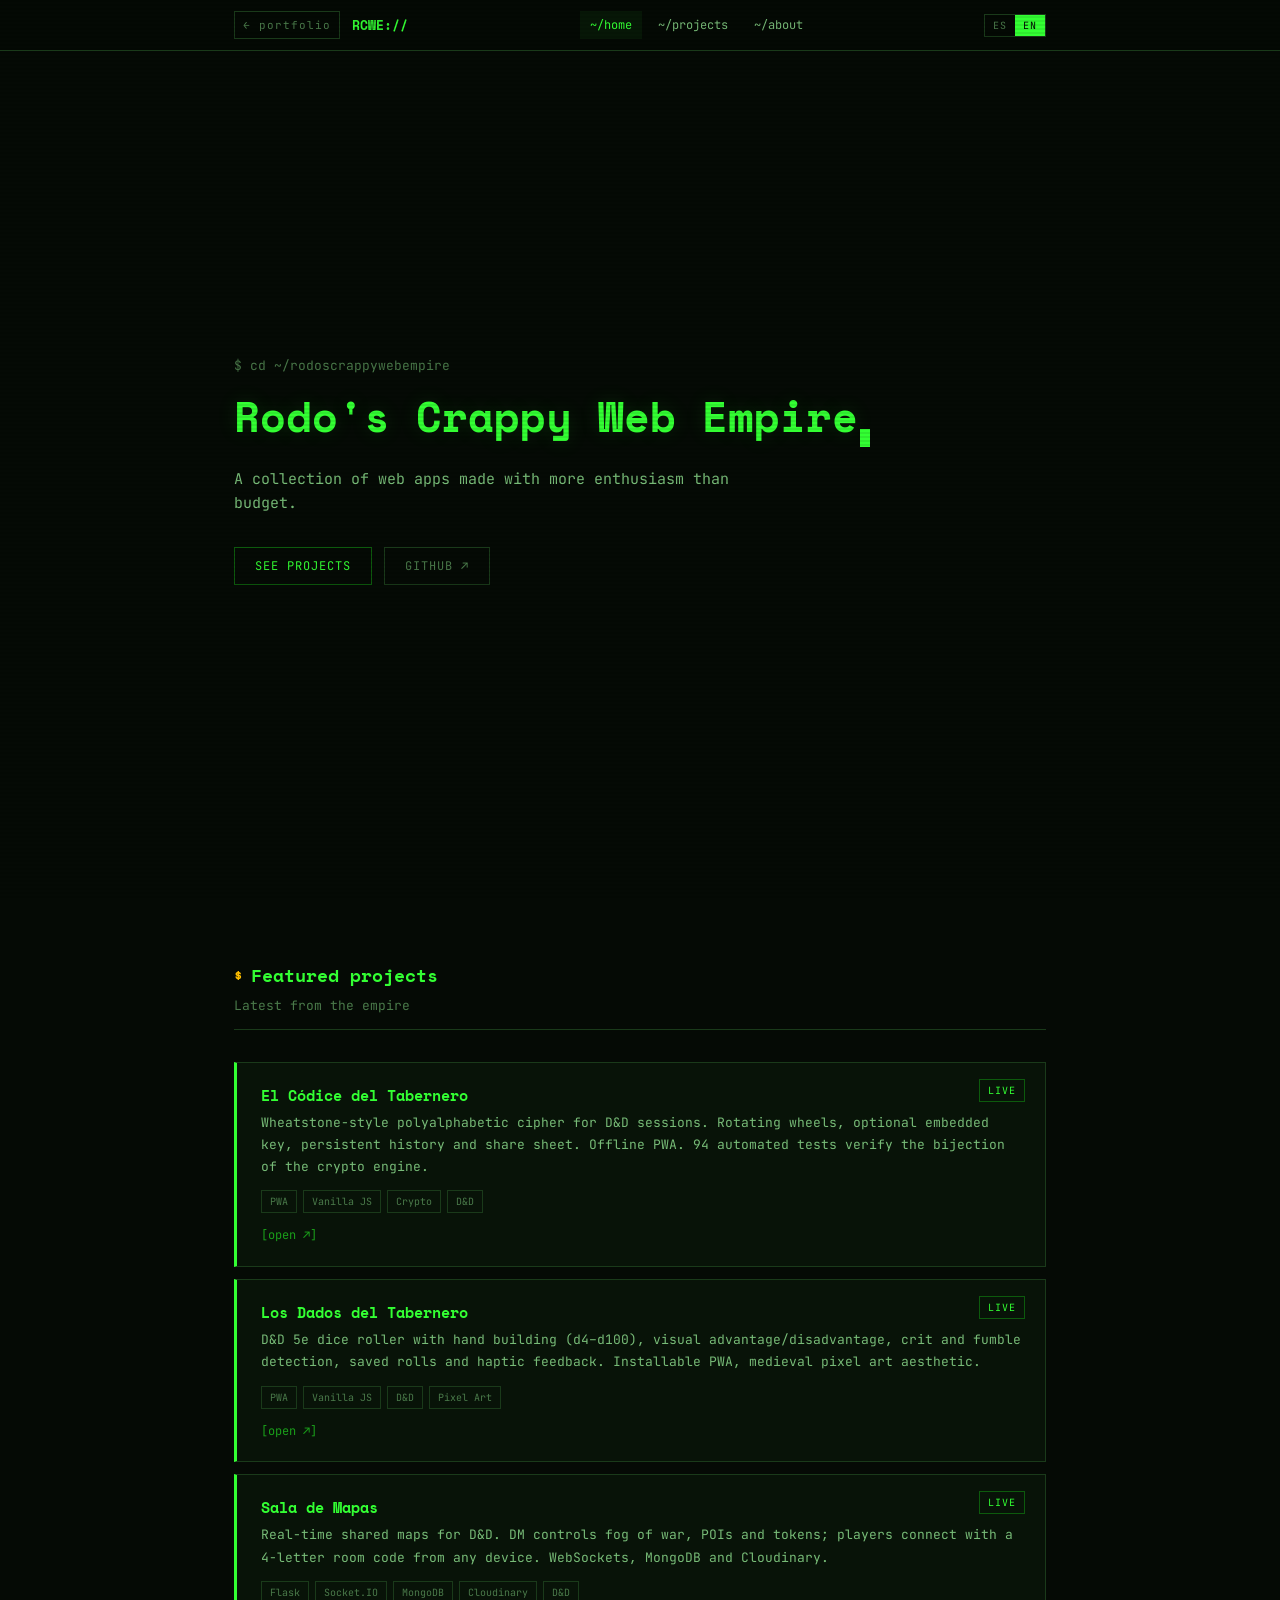
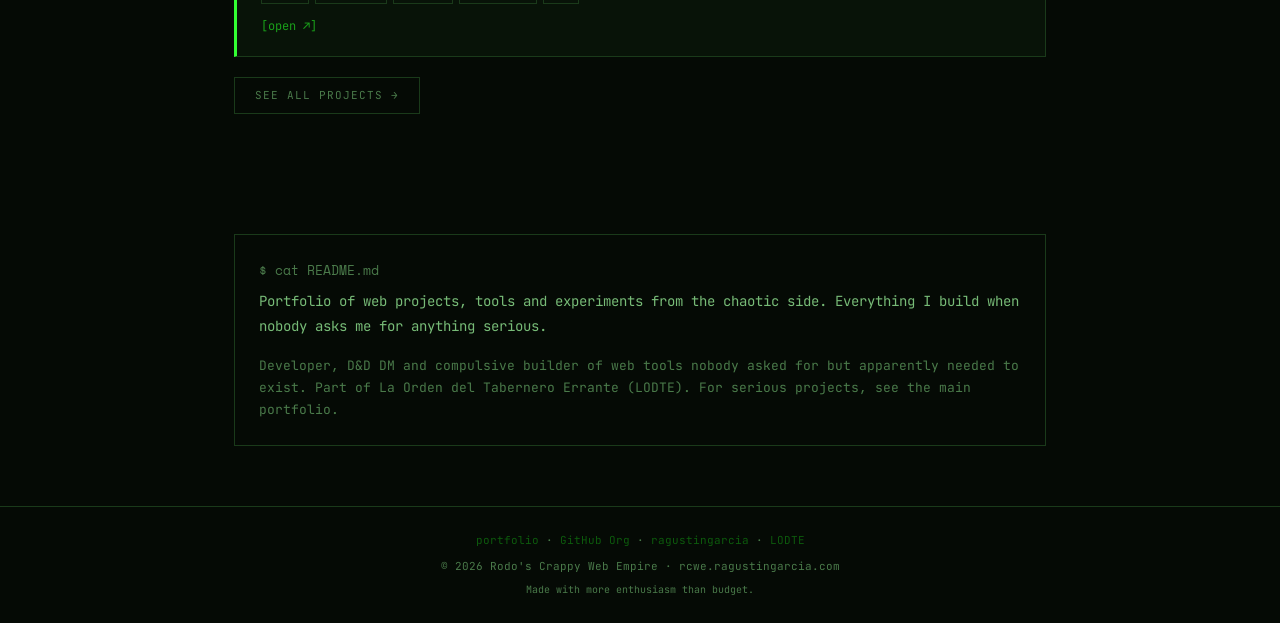
==== index.html @ 160ea971 "Add files via upload" ====
<!DOCTYPE html>
<html lang="es">
<head>
  <meta charset="UTF-8" />
  <meta name="viewport" content="width=device-width, initial-scale=1.0" />
  <meta name="theme-color" content="#050A05" />

  <title>Rodo's Crappy Web Empire</title>
  <meta name="description" content="Portfolio de proyectos web de Rodolfo García. Una colección de aplicaciones hechas con más entusiasmo que presupuesto." />
  <meta name="keywords" content="portfolio, web, desarrollo, proyectos, Rodolfo García, LODTE, D&D, herramientas, apps" />
  <meta name="author" content="Rodolfo Agustín García" />
  <meta name="robots" content="index, follow" />
  <link rel="canonical" href="https://rcwe.ragustingarcia.com/" />

  <!-- Open Graph (FIX: canonical real domain rcwe.ragustingarcia.com) -->
  <meta property="og:title" content="Rodo's Crappy Web Empire" />
  <meta property="og:description" content="Una colección de aplicaciones web hechas con más entusiasmo que presupuesto." />
  <meta property="og:type" content="website" />
  <meta property="og:url" content="https://rcwe.ragustingarcia.com/" />
  <meta property="og:image" content="https://rcwe.ragustingarcia.com/assets/og-image.png" />
  <meta property="og:image:width" content="1200" />
  <meta property="og:image:height" content="630" />
  <meta property="og:image:alt" content="Rodo's Crappy Web Empire" />
  <meta property="og:locale" content="es_AR" />
  <meta property="og:locale:alternate" content="en_US" />
  <meta property="og:site_name" content="Rodo's Crappy Web Empire" />

  <meta name="twitter:card" content="summary_large_image" />
  <meta name="twitter:title" content="Rodo's Crappy Web Empire" />
  <meta name="twitter:description" content="Una colección de aplicaciones web hechas con más entusiasmo que presupuesto." />
  <meta name="twitter:image" content="https://rcwe.ragustingarcia.com/assets/og-image.png" />

  <link rel="preconnect" href="https://fonts.googleapis.com" />
  <link rel="preconnect" href="https://fonts.gstatic.com" crossorigin />

  <!-- Favicon -->
  <link rel="icon" type="image/x-icon" href="/assets/favicon/favicon.ico" />
  <link rel="icon" type="image/png" sizes="32x32" href="/assets/favicon/favicon-32.png" />
  <link rel="icon" type="image/png" sizes="16x16" href="/assets/favicon/favicon-16.png" />
  <link rel="apple-touch-icon" sizes="512x512" href="/assets/favicon/apple-touch-icon.png" />
  <link rel="manifest" href="/site.webmanifest" />

  <script type="application/ld+json">
  {
    "@context": "https://schema.org",
    "@graph": [
      {
        "@type": "WebSite",
        "@id": "https://rcwe.ragustingarcia.com/#website",
        "url": "https://rcwe.ragustingarcia.com/",
        "name": "Rodo's Crappy Web Empire",
        "alternateName": "RCWE",
        "description": "A collection of experimental web tools, primarily built around the LODTE (La Orden del Tabernero Errante) D&D campaign ecosystem.",
        "inLanguage": ["es-AR", "en-US"],
        "isPartOf": {
          "@type": "WebSite",
          "url": "https://ragustingarcia.com/",
          "name": "Rodolfo Agustín García"
        },
        "author": { "@id": "https://ragustingarcia.com/#person" },
        "publisher": { "@id": "https://ragustingarcia.com/#person" }
      },
      {
        "@type": "ItemList",
        "@id": "https://rcwe.ragustingarcia.com/#projects",
        "name": "Side projects in Rodo's Crappy Web Empire",
        "itemListOrder": "https://schema.org/ItemListUnordered",
        "numberOfItems": 3,
        "itemListElement": [
          { "@type": "ListItem", "position": 1, "item": { "@id": "https://rcwe.ragustingarcia.com/#project-codice" } },
          { "@type": "ListItem", "position": 2, "item": { "@id": "https://rcwe.ragustingarcia.com/#project-dados" } },
          { "@type": "ListItem", "position": 3, "item": { "@id": "https://rcwe.ragustingarcia.com/#project-mapas" } }
        ]
      },
      {
        "@type": "WebApplication",
        "@id": "https://rcwe.ragustingarcia.com/#project-codice",
        "name": "El Códice del Tabernero",
        "description": "Polyalphabetic cipher tool for D&D campaigns. Lets dungeon masters create encoded messages for their players to decipher in-game.",
        "url": "https://elcodicedeltabernero.netlify.app/",
        "applicationCategory": "GameApplication",
        "operatingSystem": "Web",
        "author": { "@id": "https://ragustingarcia.com/#person" }
      },
      {
        "@type": "WebApplication",
        "@id": "https://rcwe.ragustingarcia.com/#project-dados",
        "name": "Los Dados del Tabernero",
        "description": "D&D 5e dice roller. Supports standard dice notation with rolling history.",
        "url": "https://losdadosdeltabernero.netlify.app/",
        "applicationCategory": "GameApplication",
        "operatingSystem": "Web",
        "author": { "@id": "https://ragustingarcia.com/#person" }
      },
      {
        "@type": "WebApplication",
        "@id": "https://rcwe.ragustingarcia.com/#project-mapas",
        "name": "Sala de Mapas",
        "description": "Real-time shared map viewer for D&D sessions. Multiple players can connect and see the same map updated live by the dungeon master.",
        "url": "https://lodte-sala-de-mapas.onrender.com/",
        "applicationCategory": "GameApplication",
        "operatingSystem": "Web",
        "author": { "@id": "https://ragustingarcia.com/#person" },
        "programmingLanguage": ["Python", "JavaScript"]
      }
    ]
  }
  </script>

  <link rel="stylesheet" href="assets/css/styles.css?v=2026.05.10" />

  <noscript>
    <style>body{background:#050A05;color:#CCFFCC;font-family:monospace;padding:40px;}</style>
  </noscript>
</head>
<body>

  <div id="app">
    <div style="min-height:100vh;display:flex;align-items:center;justify-content:center;background:#050A05;">
      <p style="font-family:monospace;font-size:13px;color:#1A9E1A;">$ loading rcwe...</p>
    </div>
  </div>

  <noscript>
    <article style="padding:60px 20px;max-width:760px;margin:0 auto;">

      <header style="text-align:center;margin-bottom:48px;">
        <h1 style="color:#33FF33;font-family:monospace;letter-spacing:2px;font-size:24px;">RODO'S CRAPPY WEB EMPIRE</h1>
        <p style="color:#77BB77;margin-top:8px;font-family:monospace;letter-spacing:2px;font-size:13px;">RCWE :: side projects lab</p>
        <p style="color:#CCFFCC;margin-top:24px;line-height:1.7;font-size:18px;">Una colección de aplicaciones web hechas con más entusiasmo que presupuesto.</p>
        <p style="color:#77BB77;margin-top:8px;font-style:italic;">A collection of web apps made with more enthusiasm than budget.</p>
      </header>

      <hr style="border:none;border-top:1px solid #1A3A1A;margin:32px 0;" />

      <section>
        <h2 style="color:#33FF33;font-family:monospace;letter-spacing:2px;">Sobre / About</h2>
        <p style="color:#CCFFCC;line-height:1.8;margin-top:16px;">
          RCWE es el lado experimental del portfolio de <a href="https://ragustingarcia.com/" style="color:#33FF33;">Rodolfo Agustín García</a>. Aquí viven proyectos lúdicos y experimentos. El foco actual son herramientas para el ecosistema de campañas D&amp;D <strong>LODTE — La Orden del Tabernero Errante</strong> (<a href="https://www.lodte.com.ar/" style="color:#33FF33;">lodte.com.ar</a>).
        </p>
        <p style="color:#77BB77;line-height:1.8;margin-top:16px;font-style:italic;">
          RCWE is the experimental side of Rodolfo Agustín García's portfolio. Side projects and experiments live here. Current focus: tooling for the LODTE D&amp;D campaign ecosystem.
        </p>
      </section>

      <hr style="border:none;border-top:1px solid #1A3A1A;margin:32px 0;" />

      <section>
        <h2 style="color:#33FF33;font-family:monospace;letter-spacing:2px;">Proyectos / Projects</h2>

        <article style="margin-top:20px;padding-bottom:16px;border-bottom:1px solid #1A3A1A;">
          <h3 style="color:#CCFFCC;margin-bottom:6px;">El Códice del Tabernero</h3>
          <p style="color:#77BB77;line-height:1.7;">Herramienta de cifrado polialfabético para campañas de D&amp;D. Permite a dungeon masters crear mensajes codificados para sus jugadores. <em>Polyalphabetic cipher tool for D&amp;D campaigns. Dungeon masters create encoded messages for their players to decipher in-game.</em></p>
          <p><a href="https://elcodicedeltabernero.netlify.app/" style="color:#33FF33;">elcodicedeltabernero.netlify.app →</a></p>
        </article>

        <article style="margin-top:20px;padding-bottom:16px;border-bottom:1px solid #1A3A1A;">
          <h3 style="color:#CCFFCC;margin-bottom:6px;">Los Dados del Tabernero</h3>
          <p style="color:#77BB77;line-height:1.7;">Lanzador de dados para D&amp;D 5e. Soporta notación estándar (1d20, 4d6kh3, etc.) con historial de tiradas. <em>D&amp;D 5e dice roller. Supports standard dice notation with rolling history.</em></p>
          <p><a href="https://losdadosdeltabernero.netlify.app/" style="color:#33FF33;">losdadosdeltabernero.netlify.app →</a></p>
        </article>

        <article style="margin-top:20px;">
          <h3 style="color:#CCFFCC;margin-bottom:6px;">Sala de Mapas</h3>
          <p style="color:#77BB77;line-height:1.7;">Visor de mapas compartidos en tiempo real para sesiones de D&amp;D. Múltiples jugadores conectados ven el mismo mapa actualizado en vivo por el dungeon master. Stack: Flask + SocketIO + MongoDB. <em>Real-time shared map viewer for D&amp;D sessions. Stack: Flask + SocketIO + MongoDB.</em></p>
          <p><a href="https://lodte-sala-de-mapas.onrender.com/" style="color:#33FF33;">lodte-sala-de-mapas.onrender.com →</a></p>
        </article>
      </section>

      <hr style="border:none;border-top:1px solid #1A3A1A;margin:32px 0;" />

      <section>
        <h2 style="color:#33FF33;font-family:monospace;letter-spacing:2px;">También / Also</h2>
        <p style="color:#CCFFCC;line-height:1.7;margin-top:16px;">
          Parte de <a href="https://www.lodte.com.ar/" style="color:#33FF33;">La Orden del Tabernero Errante (LODTE)</a> — campañas y crónicas de D&amp;D. <em>Part of the LODTE D&amp;D ecosystem.</em>
        </p>
      </section>

      <hr style="border:none;border-top:1px solid #1A3A1A;margin:32px 0;" />

      <section>
        <h2 style="color:#33FF33;font-family:monospace;letter-spacing:2px;">Links</h2>
        <p style="color:#77BB77;margin-top:16px;">
          <a href="https://ragustingarcia.com/" style="color:#33FF33;">← portfolio principal / main portfolio</a> ·
          <a href="https://github.com/RodosCrappyWebEmpire" style="color:#33FF33;">GitHub</a>
        </p>
      </section>

    </article>
  </noscript>

  <script src="content/site-data.js?v=2026.05.10"></script>
  <script src="assets/js/app.js?v=2026.05.10"></script>

</body>
</html>
---- assets/css/styles.css ----
/* ============================================================
 *  Rodo's Crappy Web Empire — Styles
 *  Aesthetic: Retro Terminal / Hacker Ironic
 *  Palette: Phosphor green, amber accents, deep black
 *  Notes:
 *    - Adds back-link to main portfolio
 *    - Adds lang toggle (ES/EN)
 * ============================================================ */

@import url('https://fonts.googleapis.com/css2?family=JetBrains+Mono:ital,wght@0,300;0,400;0,600;0,700;1,400&family=Space+Mono:wght@400;700&display=swap');

*, *::before, *::after { box-sizing: border-box; margin: 0; padding: 0; }

:root {
  --green: #33FF33;
  --green-dim: #1A9E1A;
  --green-faint: #0D5A0D;
  --green-ghost: #0A3A0A;
  --amber: #FFBF00;
  --amber-dim: #B38600;
  --red: #FF4444;
  --text: #CCFFCC;
  --text-dim: #77BB77;
  --text-faint: #4A7A4A;
  --bg: #050A05;
  --bg-panel: rgba(10, 20, 10, 0.85);
  --bg-card: rgba(10, 25, 10, 0.6);
  --bg-hover: rgba(51, 255, 51, 0.06);
  --border: #1A3A1A;
  --font-mono: 'JetBrains Mono', 'Courier New', monospace;
  --font-display: 'Space Mono', monospace;
}

html { scroll-behavior: smooth; }

body {
  background: var(--bg);
  color: var(--text);
  font-family: var(--font-mono);
  font-size: 14px;
  line-height: 1.7;
  min-height: 100vh;
  overflow-x: hidden;
}

/* Scanlines */
body::after {
  content: "";
  position: fixed; top: 0; left: 0; right: 0; bottom: 0;
  background: repeating-linear-gradient(
    0deg,
    transparent,
    transparent 2px,
    rgba(0,0,0,0.08) 2px,
    rgba(0,0,0,0.08) 4px
  );
  pointer-events: none; z-index: 9998;
}

::selection { background: rgba(51,255,51,0.3); color: #fff; }
::-webkit-scrollbar { width: 6px; }
::-webkit-scrollbar-track { background: var(--bg); }
::-webkit-scrollbar-thumb { background: var(--green-faint); }
::-webkit-scrollbar-thumb:hover { background: var(--green-dim); }

a { color: var(--green); text-decoration: none; transition: color 0.15s; }
a:hover { color: var(--amber); text-decoration: underline; }

/* ── Layout ── */
.container { max-width: 860px; margin: 0 auto; padding: 0 24px; }
.section { padding: 60px 0; }

/* ── Navbar ── */
.navbar {
  position: fixed; top: 0; left: 0; right: 0; z-index: 1000;
  background: rgba(5, 10, 5, 0.92);
  border-bottom: 1px solid var(--border);
  backdrop-filter: blur(6px);
}
.navbar-inner {
  max-width: 860px; margin: 0 auto; padding: 0 24px;
  display: flex; align-items: center; justify-content: space-between; height: 50px;
  gap: 14px;
}
.navbar-left  { display: flex; align-items: center; gap: 12px; }
.navbar-right { display: flex; align-items: center; gap: 14px; }

.navbar-back {
  font-family: var(--font-mono); font-size: 11px; color: var(--text-faint);
  text-decoration: none; letter-spacing: 1px;
  padding: 4px 8px; border: 1px solid var(--border);
  transition: all 0.15s;
}
.navbar-back:hover { color: var(--amber); border-color: var(--amber-dim); text-decoration: none; }

.navbar-brand {
  font-family: var(--font-display); font-size: 13px; font-weight: 700;
  color: var(--green); background: none; border: none; cursor: pointer;
  text-decoration: none;
}
.navbar-brand:hover { color: var(--amber); text-decoration: none; }

.navbar-links { display: flex; gap: 6px; }
.navbar-link {
  color: var(--text-dim); background: none; border: none; cursor: pointer;
  font-family: var(--font-mono); font-size: 12px; padding: 4px 10px;
  transition: all 0.15s; text-decoration: none;
}
.navbar-link:hover, .navbar-link.active { color: var(--green); background: var(--bg-hover); text-decoration: none; }

/* ── Lang toggle ── */
.lang-toggle {
  display: inline-flex; align-items: center;
  font-family: var(--font-mono); font-size: 10px; letter-spacing: 1px;
  border: 1px solid var(--border);
}
.lang-toggle button {
  background: none; border: none; color: var(--text-faint);
  font-family: inherit; font-size: inherit; letter-spacing: inherit;
  padding: 4px 8px; cursor: pointer; transition: all 0.15s;
}
.lang-toggle button:hover { color: var(--text-dim); }
.lang-toggle button.active { color: var(--bg); background: var(--green); }

.navbar-mobile-btn {
  display: none; background: none; border: 1px solid var(--border);
  color: var(--green); font-family: var(--font-mono); font-size: 14px;
  padding: 4px 8px; cursor: pointer;
}
.navbar-mobile-menu {
  display: none; background: rgba(5,10,5,0.97);
  border-top: 1px solid var(--border); padding: 8px 24px;
}
.navbar-mobile-menu.open { display: block; }
.navbar-mobile-link {
  display: block; width: 100%; text-align: left; background: none;
  border: none; color: var(--text-dim); font-family: var(--font-mono);
  font-size: 12px; padding: 8px 0; cursor: pointer; text-decoration: none;
}
.navbar-mobile-link:hover, .navbar-mobile-link.active { color: var(--green); text-decoration: none; }

/* ── Hero ── */
.hero {
  min-height: 100vh; display: flex; flex-direction: column;
  align-items: flex-start; justify-content: center;
  padding: 100px 24px 60px; max-width: 860px; margin: 0 auto;
}
.hero-prefix {
  font-family: var(--font-mono); font-size: 13px; color: var(--text-faint);
  margin-bottom: 12px;
}
.hero h1 {
  font-family: var(--font-display); font-size: clamp(24px, 5vw, 42px);
  color: var(--green); line-height: 1.3; margin-bottom: 4px;
  text-shadow: 0 0 20px rgba(51,255,51,0.15);
}
.hero-tagline {
  font-size: 15px; color: var(--text-dim); line-height: 1.6;
  max-width: 560px; margin: 16px 0 32px;
}
.hero-cursor {
  display: inline-block; width: 10px; height: 18px; background: var(--green);
  animation: blink 1s step-end infinite; vertical-align: text-bottom; margin-left: 2px;
}

@keyframes blink { 0%,100% { opacity: 1; } 50% { opacity: 0; } }
@keyframes fadeIn { from { opacity: 0; transform: translateY(12px); } to { opacity: 1; transform: translateY(0); } }

/* ── Section Header ── */
.section-header {
  margin-bottom: 32px; padding-bottom: 12px;
  border-bottom: 1px solid var(--border);
}
.section-header h2 {
  font-family: var(--font-display); font-size: 18px; color: var(--green);
  display: flex; align-items: center; gap: 8px;
}
.section-header .prompt { color: var(--amber); font-size: 14px; }
.section-header .subtitle {
  font-size: 13px; color: var(--text-faint); margin-top: 4px;
}

/* ── Project Card ── */
.project-card {
  background: var(--bg-card); border: 1px solid var(--border);
  padding: 20px 24px; margin-bottom: 12px;
  transition: all 0.2s; position: relative;
}
.project-card:hover { border-color: var(--green-faint); background: var(--bg-hover); }
.project-card.featured { border-left: 3px solid var(--green); }
.project-name {
  font-family: var(--font-display); font-size: 15px; font-weight: 700;
  color: var(--green); margin-bottom: 4px;
}
.project-desc {
  font-size: 13px; color: var(--text-dim); line-height: 1.7; margin-bottom: 12px;
}
.project-tags { display: flex; flex-wrap: wrap; gap: 6px; margin-bottom: 12px; }
.tag {
  font-size: 10px; padding: 2px 8px; border: 1px solid var(--border);
  color: var(--text-faint); font-family: var(--font-mono);
}
.project-links { display: flex; gap: 12px; }
.project-link {
  font-size: 12px; color: var(--green-dim); font-family: var(--font-mono);
}
.project-link:hover { color: var(--amber); }
.status-badge {
  position: absolute; top: 16px; right: 20px;
  font-size: 10px; font-family: var(--font-mono); padding: 2px 8px;
  text-transform: uppercase; letter-spacing: 1px;
}
.status-live     { color: var(--green);      border: 1px solid var(--green-faint); }
.status-beta     { color: var(--amber);      border: 1px solid var(--amber-dim); }
.status-wip      { color: var(--text-faint); border: 1px solid var(--border); }
.status-archived { color: var(--text-faint); border: 1px dashed var(--border); }

/* ── About ── */
.about-bio {
  font-size: 14px; color: var(--text-dim); line-height: 1.8;
  max-width: 600px; margin-bottom: 24px;
}
.about-links { display: flex; flex-direction: column; gap: 6px; }
.about-link {
  font-size: 13px; color: var(--green-dim); font-family: var(--font-mono);
  display: flex; align-items: center; gap: 8px;
}
.about-link:hover { color: var(--amber); }
.about-link .arrow { color: var(--text-faint); }

/* ── Footer ── */
.footer {
  border-top: 1px solid var(--border);
  padding: 24px 0; text-align: center;
}
.footer p { font-size: 11px; color: var(--text-faint); line-height: 1.8; }
.footer a { color: var(--green-faint); }
.footer a:hover { color: var(--green); }

/* ── Buttons ── */
.btn {
  display: inline-block; padding: 8px 20px;
  font-family: var(--font-mono); font-size: 12px;
  border: 1px solid; cursor: pointer; text-decoration: none;
  transition: all 0.15s; text-transform: uppercase; letter-spacing: 1px;
}
.btn:hover { text-decoration: none; }
.btn-primary {
  background: transparent; color: var(--green); border-color: var(--green-faint);
}
.btn-primary:hover { background: var(--bg-hover); border-color: var(--green); color: var(--green); }
.btn-ghost {
  background: transparent; color: var(--text-faint); border-color: var(--border);
}
.btn-ghost:hover { color: var(--green); border-color: var(--green-faint); }

/* ── Page animation ── */
.page { display: none; }
.page.active { display: block; animation: fadeIn 0.25s ease-out; }

/* ── Utilities ── */
.hidden { display: none !important; }
.mb-1 { margin-bottom: 8px; }
.mb-2 { margin-bottom: 16px; }
.mb-3 { margin-bottom: 24px; }
.mt-3 { margin-top: 24px; }
.text-center { text-align: center; }
.text-faint { color: var(--text-faint); }
.text-green { color: var(--green); }

/* ── Responsive ── */
@media (max-width: 720px) {
  .navbar-links { display: none !important; }
  .navbar-mobile-btn { display: block !important; }
  .navbar-back { font-size: 10px; padding: 3px 6px; }
  .navbar-inner { gap: 8px; }
  .hero { padding-top: 80px; }
  .hero h1 { font-size: 24px; }
  .project-card { padding: 16px; }
}
@media (min-width: 721px) {
  .navbar-mobile-btn { display: none !important; }
  .navbar-mobile-menu { display: none !important; }
}
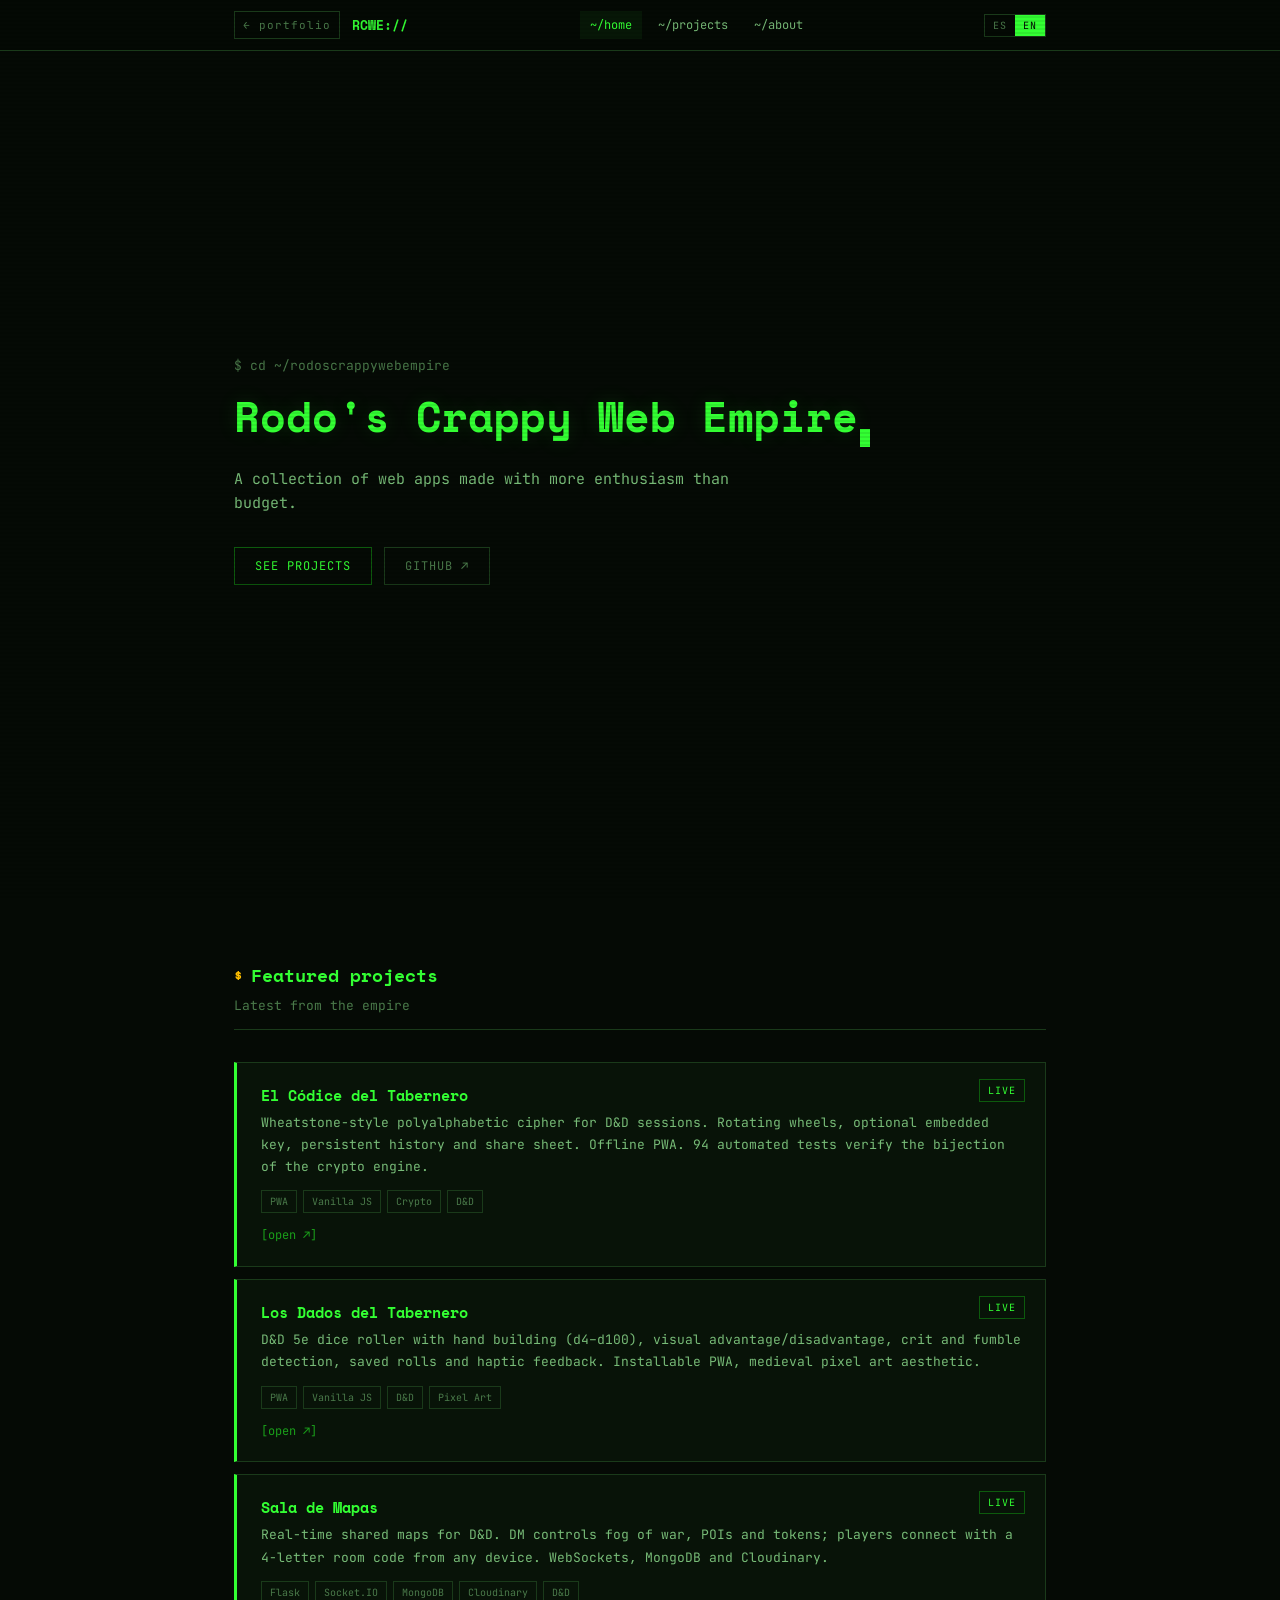
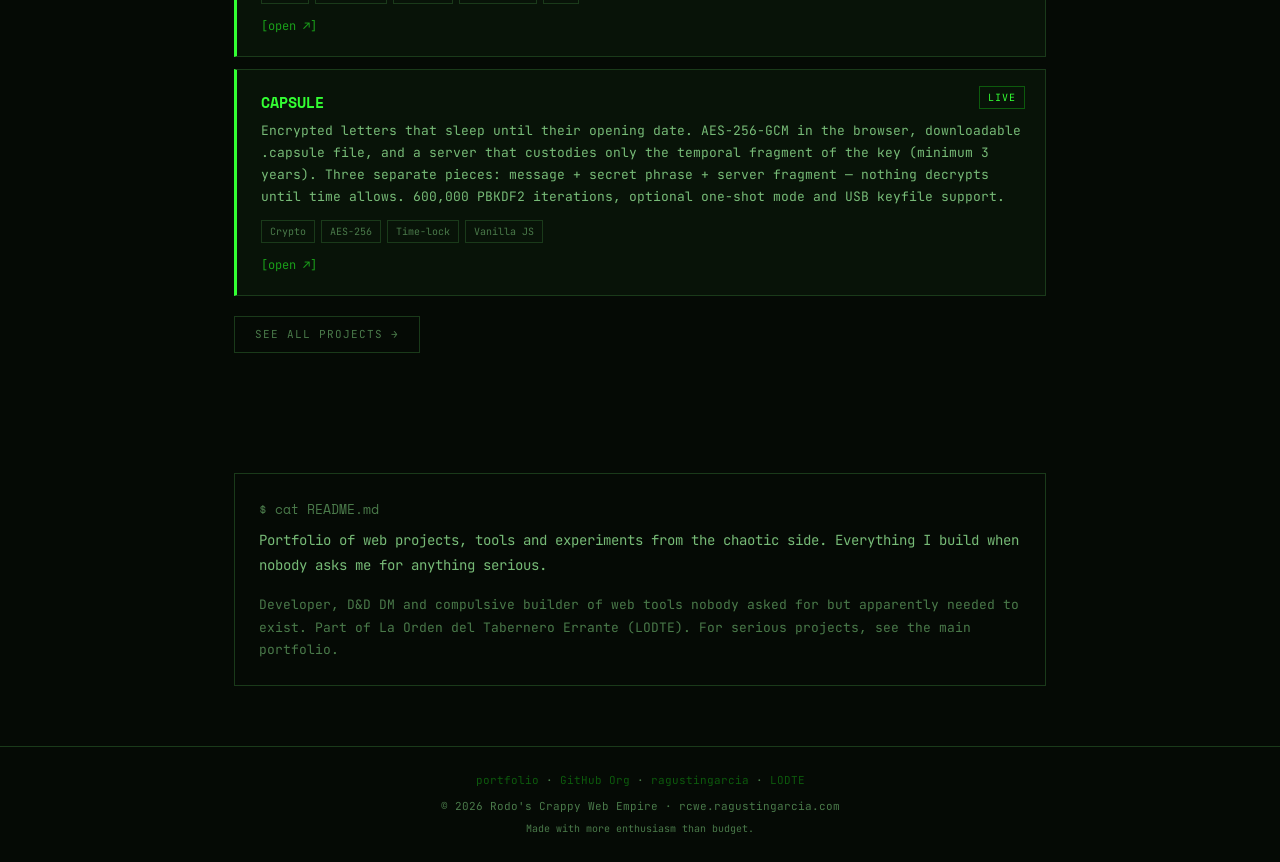
==== commit fdbc244f: "Add files via upload" ====
--- a/index.html
+++ b/index.html
@@ -7,6 +7,10 @@
 
   <title>Rodo's Crappy Web Empire</title>
   <meta name="description" content="Portfolio de proyectos web de Rodolfo García. Una colección de aplicaciones hechas con más entusiasmo que presupuesto." />
+
+  <!-- Verificaciones de webmaster tools -->
+  <meta name="google-site-verification" content="AC0HZKoB_3WuwxU7ZO6X2KuMQ6vrDm7f9unyKbo6TD0" />
+  <meta name="msvalidate.01" content="3EC552FF69212B6BC3ED353FF65CA82B" />
   <meta name="keywords" content="portfolio, web, desarrollo, proyectos, Rodolfo García, LODTE, D&D, herramientas, apps" />
   <meta name="author" content="Rodolfo Agustín García" />
   <meta name="robots" content="index, follow" />
@@ -32,6 +36,11 @@
 
   <link rel="preconnect" href="https://fonts.googleapis.com" />
   <link rel="preconnect" href="https://fonts.gstatic.com" crossorigin />
+  <link rel="preload" as="style" href="https://fonts.googleapis.com/css2?family=JetBrains+Mono:ital,wght@0,300;0,400;0,600;0,700;1,400&family=Space+Mono:wght@400;700&display=swap" />
+  <link rel="stylesheet" href="https://fonts.googleapis.com/css2?family=JetBrains+Mono:ital,wght@0,300;0,400;0,600;0,700;1,400&family=Space+Mono:wght@400;700&display=swap" media="print" onload="this.media='all'" />
+  <noscript>
+    <link rel="stylesheet" href="https://fonts.googleapis.com/css2?family=JetBrains+Mono:ital,wght@0,300;0,400;0,600;0,700;1,400&family=Space+Mono:wght@400;700&display=swap" />
+  </noscript>
 
   <!-- Favicon -->
   <link rel="icon" type="image/x-icon" href="/assets/favicon/favicon.ico" />
@@ -65,11 +74,12 @@
         "@id": "https://rcwe.ragustingarcia.com/#projects",
         "name": "Side projects in Rodo's Crappy Web Empire",
         "itemListOrder": "https://schema.org/ItemListUnordered",
-        "numberOfItems": 3,
+        "numberOfItems": 4,
         "itemListElement": [
           { "@type": "ListItem", "position": 1, "item": { "@id": "https://rcwe.ragustingarcia.com/#project-codice" } },
           { "@type": "ListItem", "position": 2, "item": { "@id": "https://rcwe.ragustingarcia.com/#project-dados" } },
-          { "@type": "ListItem", "position": 3, "item": { "@id": "https://rcwe.ragustingarcia.com/#project-mapas" } }
+          { "@type": "ListItem", "position": 3, "item": { "@id": "https://rcwe.ragustingarcia.com/#project-mapas" } },
+          { "@type": "ListItem", "position": 4, "item": { "@id": "https://rcwe.ragustingarcia.com/#project-capsule" } }
         ]
       },
       {
@@ -102,18 +112,37 @@
         "operatingSystem": "Web",
         "author": { "@id": "https://ragustingarcia.com/#person" },
         "programmingLanguage": ["Python", "JavaScript"]
+      },
+      {
+        "@type": "WebApplication",
+        "@id": "https://rcwe.ragustingarcia.com/#project-capsule",
+        "name": "CAPSULE",
+        "alternateName": "CAPSULE — Temporal Encrypted Capsules",
+        "description": "Time-locked encrypted letters. AES-256-GCM in the browser, downloadable .capsule file, and a server that custodies only the temporal fragment of the key (minimum 3 years lock). Three separate pieces: message + secret phrase + server fragment — nothing decrypts until the chosen date arrives.",
+        "url": "https://rcwe-capsule.netlify.app/",
+        "applicationCategory": "SecurityApplication",
+        "applicationSubCategory": "Cryptography",
+        "operatingSystem": "Web",
+        "author": { "@id": "https://ragustingarcia.com/#person" },
+        "featureList": "AES-256-GCM encryption, 600000 PBKDF2 iterations, time-locked decryption, one-shot mode, USB keyfile support, QR code sharing",
+        "programmingLanguage": "JavaScript"
       }
     ]
   }
   </script>
 
-  <link rel="stylesheet" href="assets/css/styles.css?v=2026.05.10" />
+  <link rel="stylesheet" href="assets/css/styles.css?v=2026.05.10e" />
 
   <noscript>
     <style>body{background:#050A05;color:#CCFFCC;font-family:monospace;padding:40px;}</style>
   </noscript>
 </head>
 <body>
+
+  <!-- H1 visible para crawlers y lectores de pantalla, no para humanos. -->
+  <h1 style="position:absolute;width:1px;height:1px;padding:0;margin:-1px;overflow:hidden;clip:rect(0,0,0,0);white-space:nowrap;border:0;">
+    Rodo's Crappy Web Empire — Experimental web tools by Rodolfo Agustín García
+  </h1>
 
   <div id="app">
     <div style="min-height:100vh;display:flex;align-items:center;justify-content:center;background:#050A05;">
@@ -160,10 +189,16 @@
           <p><a href="https://losdadosdeltabernero.netlify.app/" style="color:#33FF33;">losdadosdeltabernero.netlify.app →</a></p>
         </article>
 
-        <article style="margin-top:20px;">
+        <article style="margin-top:20px;padding-bottom:16px;border-bottom:1px solid #1A3A1A;">
           <h3 style="color:#CCFFCC;margin-bottom:6px;">Sala de Mapas</h3>
           <p style="color:#77BB77;line-height:1.7;">Visor de mapas compartidos en tiempo real para sesiones de D&amp;D. Múltiples jugadores conectados ven el mismo mapa actualizado en vivo por el dungeon master. Stack: Flask + SocketIO + MongoDB. <em>Real-time shared map viewer for D&amp;D sessions. Stack: Flask + SocketIO + MongoDB.</em></p>
           <p><a href="https://lodte-sala-de-mapas.onrender.com/" style="color:#33FF33;">lodte-sala-de-mapas.onrender.com →</a></p>
+        </article>
+
+        <article style="margin-top:20px;">
+          <h3 style="color:#CCFFCC;margin-bottom:6px;">CAPSULE</h3>
+          <p style="color:#77BB77;line-height:1.7;">Cartas cifradas con bloqueo temporal. AES-256-GCM en el navegador, archivo .capsule descargable, y un servidor que custodia solo el fragmento temporal de la clave (mínimo 3 años). Nada se descifra hasta que llega la fecha elegida. <em>Time-locked encrypted letters. AES-256-GCM in the browser, downloadable .capsule file, and a server that custodies only the temporal fragment of the key. Nothing decrypts until the chosen date arrives.</em></p>
+          <p><a href="https://rcwe-capsule.netlify.app/" style="color:#33FF33;">rcwe-capsule.netlify.app →</a></p>
         </article>
       </section>
 
@@ -189,8 +224,8 @@
     </article>
   </noscript>
 
-  <script src="content/site-data.js?v=2026.05.10"></script>
-  <script src="assets/js/app.js?v=2026.05.10"></script>
+  <script src="content/site-data.js?v=2026.05.10e"></script>
+  <script src="assets/js/app.js?v=2026.05.10e"></script>
 
 </body>
 </html>
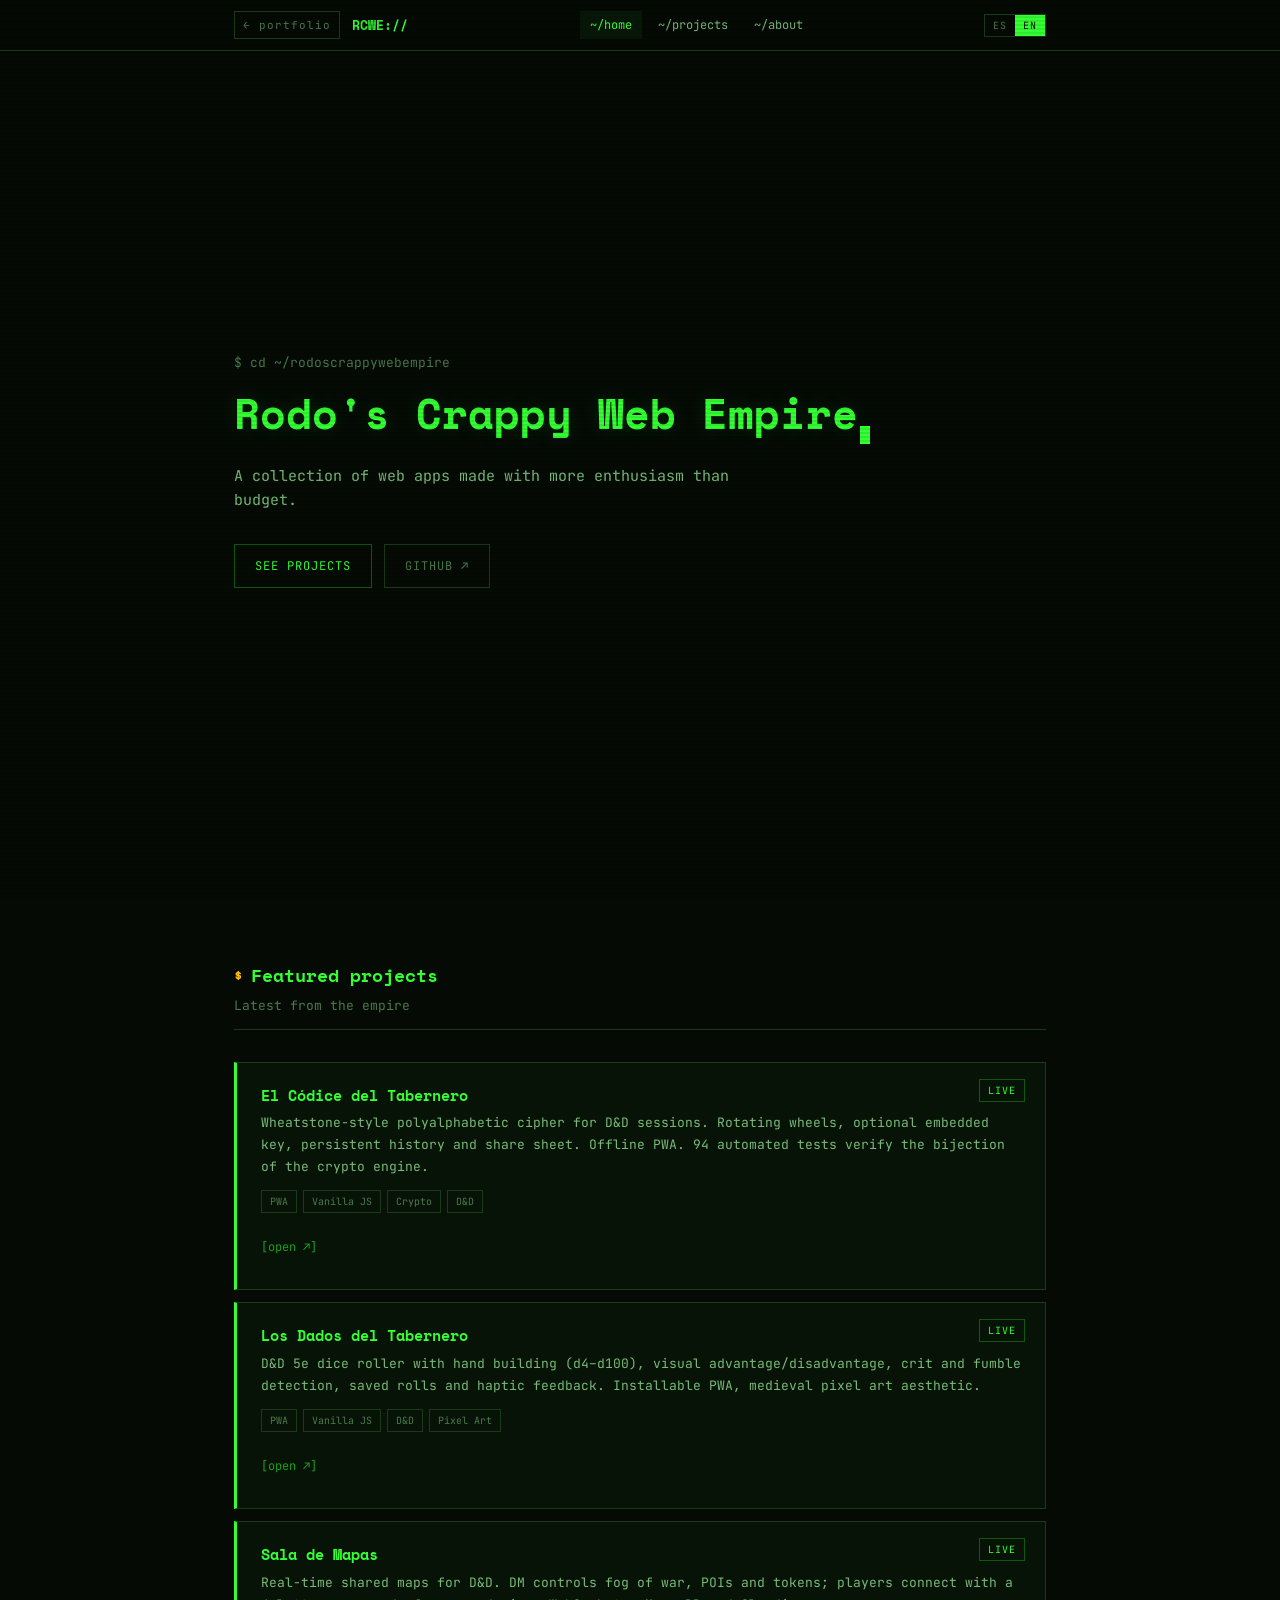
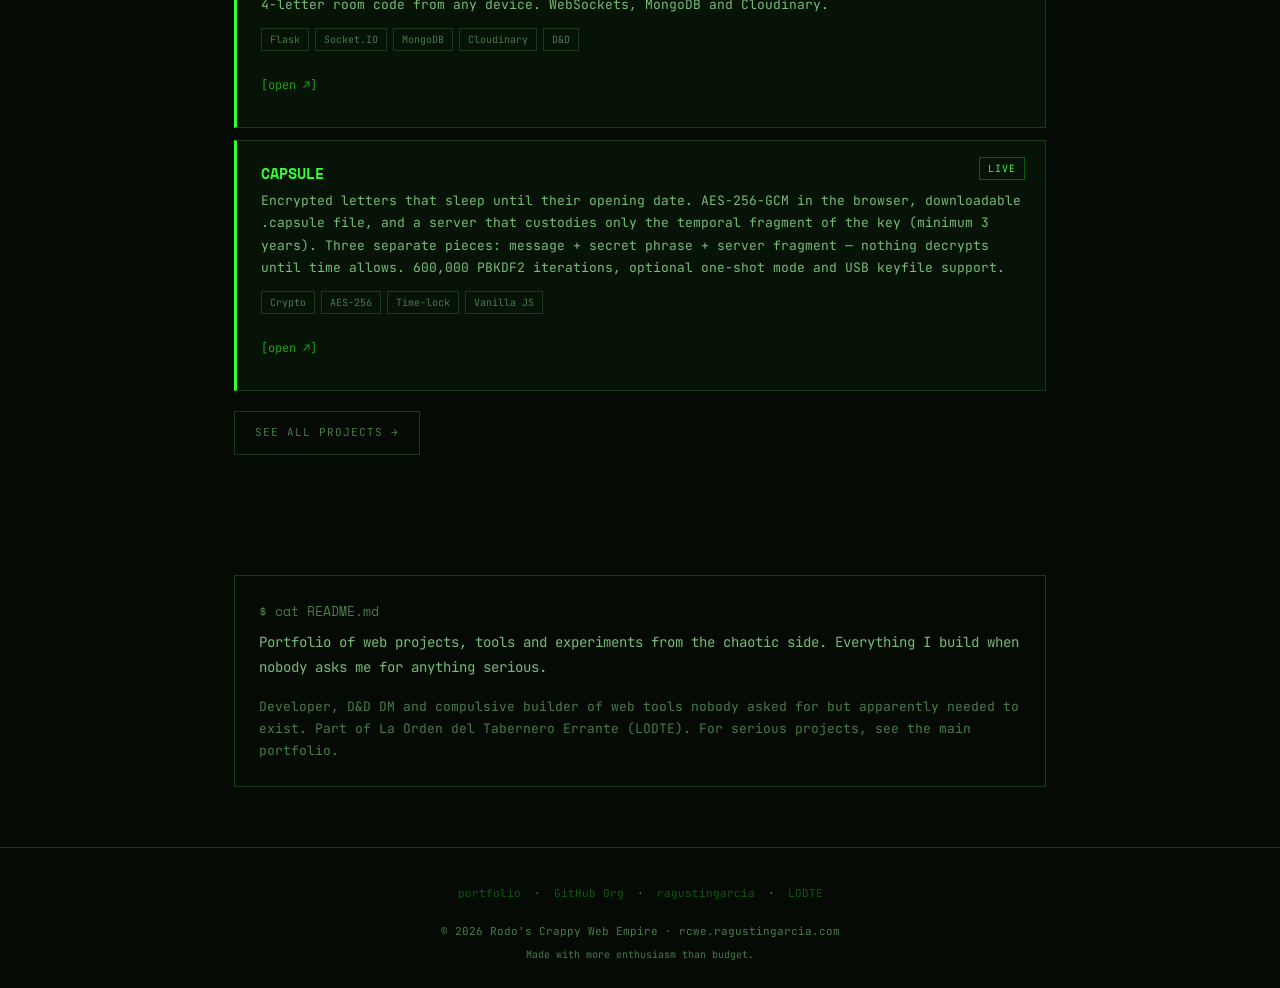
==== commit 0bf63bc5: "Arreglos de la auditoría de calidad: área tocable, favicon y menú Misma revisión de 20 puntos que se" ====
--- a/index.html
+++ b/index.html
@@ -2,6 +2,7 @@
 <html lang="es">
 <head>
   <meta charset="UTF-8" />
+  <!-- Built by Rodolfo Agustín García | https://ragustingarcia.com/ -->
   <meta name="viewport" content="width=device-width, initial-scale=1.0" />
   <meta name="theme-color" content="#050A05" />
 
@@ -22,6 +23,7 @@
   <meta property="og:type" content="website" />
   <meta property="og:url" content="https://rcwe.ragustingarcia.com/" />
   <meta property="og:image" content="https://rcwe.ragustingarcia.com/assets/og-image.png" />
+  <meta property="og:image:type" content="image/png" />
   <meta property="og:image:width" content="1200" />
   <meta property="og:image:height" content="630" />
   <meta property="og:image:alt" content="Rodo's Crappy Web Empire" />
@@ -33,6 +35,7 @@
   <meta name="twitter:title" content="Rodo's Crappy Web Empire" />
   <meta name="twitter:description" content="Una colección de aplicaciones web hechas con más entusiasmo que presupuesto." />
   <meta name="twitter:image" content="https://rcwe.ragustingarcia.com/assets/og-image.png" />
+  <meta name="twitter:image:alt" content="Rodo's Crappy Web Empire" />
 
   <link rel="preconnect" href="https://fonts.googleapis.com" />
   <link rel="preconnect" href="https://fonts.gstatic.com" crossorigin />
@@ -46,7 +49,7 @@
   <link rel="icon" type="image/x-icon" href="/assets/favicon/favicon.ico" />
   <link rel="icon" type="image/png" sizes="32x32" href="/assets/favicon/favicon-32.png" />
   <link rel="icon" type="image/png" sizes="16x16" href="/assets/favicon/favicon-16.png" />
-  <link rel="apple-touch-icon" sizes="512x512" href="/assets/favicon/apple-touch-icon.png" />
+  <link rel="apple-touch-icon" sizes="180x180" href="/assets/favicon/apple-touch-icon.png" />
   <link rel="manifest" href="/site.webmanifest" />
 
   <script type="application/ld+json">
@@ -70,16 +73,25 @@
         "publisher": { "@id": "https://ragustingarcia.com/#person" }
       },
       {
+        "@type": "Person",
+        "@id": "https://ragustingarcia.com/#person",
+        "name": "Rodolfo Agustín García",
+        "url": "https://ragustingarcia.com/"
+      },
+      {
         "@type": "ItemList",
         "@id": "https://rcwe.ragustingarcia.com/#projects",
         "name": "Side projects in Rodo's Crappy Web Empire",
         "itemListOrder": "https://schema.org/ItemListUnordered",
-        "numberOfItems": 4,
+        "numberOfItems": 7,
         "itemListElement": [
           { "@type": "ListItem", "position": 1, "item": { "@id": "https://rcwe.ragustingarcia.com/#project-codice" } },
           { "@type": "ListItem", "position": 2, "item": { "@id": "https://rcwe.ragustingarcia.com/#project-dados" } },
           { "@type": "ListItem", "position": 3, "item": { "@id": "https://rcwe.ragustingarcia.com/#project-mapas" } },
-          { "@type": "ListItem", "position": 4, "item": { "@id": "https://rcwe.ragustingarcia.com/#project-capsule" } }
+          { "@type": "ListItem", "position": 4, "item": { "@id": "https://rcwe.ragustingarcia.com/#project-capsule" } },
+          { "@type": "ListItem", "position": 5, "item": { "@id": "https://rcwe.ragustingarcia.com/#project-tabernero" } },
+          { "@type": "ListItem", "position": 6, "item": { "@id": "https://rcwe.ragustingarcia.com/#project-caldero" } },
+          { "@type": "ListItem", "position": 7, "item": { "@id": "https://rcwe.ragustingarcia.com/#project-escriba" } }
         ]
       },
       {
@@ -117,7 +129,7 @@
         "@type": "WebApplication",
         "@id": "https://rcwe.ragustingarcia.com/#project-capsule",
         "name": "CAPSULE",
-        "alternateName": "CAPSULE — Temporal Encrypted Capsules",
+        "alternateName": "CAPSULE | Temporal Encrypted Capsules",
         "description": "Time-locked encrypted letters. AES-256-GCM in the browser, downloadable .capsule file, and a server that custodies only the temporal fragment of the key (minimum 3 years lock). Three separate pieces: message + secret phrase + server fragment — nothing decrypts until the chosen date arrives.",
         "url": "https://rcwe-capsule.netlify.app/",
         "applicationCategory": "SecurityApplication",
@@ -125,24 +137,50 @@
         "operatingSystem": "Web",
         "author": { "@id": "https://ragustingarcia.com/#person" },
         "featureList": "AES-256-GCM encryption, 600000 PBKDF2 iterations, time-locked decryption, one-shot mode, USB keyfile support, QR code sharing",
+        "programmingLanguage": "JavaScript"
+      },
+      {
+        "@type": "SoftwareApplication",
+        "@id": "https://rcwe.ragustingarcia.com/#project-tabernero",
+        "name": "El Tabernero",
+        "description": "Local D&D 5e campaign logger and tracker: characters, sessions and chronicles from a local web UI. FastAPI backend + vanilla frontend. Records session audio for El Caldero.",
+        "applicationCategory": "GameApplication",
+        "operatingSystem": "Local",
+        "author": { "@id": "https://ragustingarcia.com/#person" },
+        "programmingLanguage": ["Python", "JavaScript"]
+      },
+      {
+        "@type": "SoftwareApplication",
+        "@id": "https://rcwe.ragustingarcia.com/#project-caldero",
+        "name": "El Caldero del Tabernero",
+        "description": "Local AI module that turns D&D session audio (recorded by El Tabernero) into narrative: transcribes, diarizes (separates voices) and rewrites it as prose. Built for sessions up to ~4 hours via map-reduce.",
+        "applicationCategory": "GameApplication",
+        "operatingSystem": "Local",
+        "author": { "@id": "https://ragustingarcia.com/#person" },
+        "programmingLanguage": "Python"
+      },
+      {
+        "@type": "WebApplication",
+        "@id": "https://rcwe.ragustingarcia.com/#project-escriba",
+        "name": "El Escriba",
+        "description": "Instrument tuner with real-time pitch detection and an audio visualizer. It reads the microphone, computes the fundamental frequency and shows which note is being played and how far off it is. Runs entirely in the browser with the Web Audio API.",
+        "applicationCategory": "MultimediaApplication",
+        "operatingSystem": "Web",
+        "author": { "@id": "https://ragustingarcia.com/#person" },
+        "creator": { "@id": "https://ragustingarcia.com/#person" },
         "programmingLanguage": "JavaScript"
       }
     ]
   }
   </script>
 
-  <link rel="stylesheet" href="assets/css/styles.css?v=2026.05.10e" />
+  <link rel="stylesheet" href="/assets/css/styles.css?v=2026.09.16a" />
 
   <noscript>
     <style>body{background:#050A05;color:#CCFFCC;font-family:monospace;padding:40px;}</style>
   </noscript>
 </head>
 <body>
-
-  <!-- H1 visible para crawlers y lectores de pantalla, no para humanos. -->
-  <h1 style="position:absolute;width:1px;height:1px;padding:0;margin:-1px;overflow:hidden;clip:rect(0,0,0,0);white-space:nowrap;border:0;">
-    Rodo's Crappy Web Empire — Experimental web tools by Rodolfo Agustín García
-  </h1>
 
   <div id="app">
     <div style="min-height:100vh;display:flex;align-items:center;justify-content:center;background:#050A05;">
@@ -195,10 +233,25 @@
           <p><a href="https://lodte-sala-de-mapas.onrender.com/" style="color:#33FF33;">lodte-sala-de-mapas.onrender.com →</a></p>
         </article>
 
-        <article style="margin-top:20px;">
+        <article style="margin-top:20px;padding-bottom:16px;border-bottom:1px solid #1A3A1A;">
           <h3 style="color:#CCFFCC;margin-bottom:6px;">CAPSULE</h3>
           <p style="color:#77BB77;line-height:1.7;">Cartas cifradas con bloqueo temporal. AES-256-GCM en el navegador, archivo .capsule descargable, y un servidor que custodia solo el fragmento temporal de la clave (mínimo 3 años). Nada se descifra hasta que llega la fecha elegida. <em>Time-locked encrypted letters. AES-256-GCM in the browser, downloadable .capsule file, and a server that custodies only the temporal fragment of the key. Nothing decrypts until the chosen date arrives.</em></p>
           <p><a href="https://rcwe-capsule.netlify.app/" style="color:#33FF33;">rcwe-capsule.netlify.app →</a></p>
+        </article>
+
+        <article style="margin-top:20px;padding-bottom:16px;border-bottom:1px solid #1A3A1A;">
+          <h3 style="color:#CCFFCC;margin-bottom:6px;">El Tabernero <span style="color:#77BB77;font-weight:normal;font-size:13px;">— local</span></h3>
+          <p style="color:#77BB77;line-height:1.7;">Registrador y seguimiento de campañas de D&amp;D 5e: personajes, sesiones y crónicas desde una UI local. Backend FastAPI + frontend vanilla. Graba el audio de la sesión para El Caldero. Corre en tu máquina. <em>Local D&amp;D 5e campaign logger and tracker. FastAPI + vanilla frontend. Records session audio for El Caldero.</em></p>
+        </article>
+
+        <article style="margin-top:20px;">
+          <h3 style="color:#CCFFCC;margin-bottom:6px;">El Caldero del Tabernero <span style="color:#77BB77;font-weight:normal;font-size:13px;">— local</span></h3>
+          <p style="color:#77BB77;line-height:1.7;">Toma el audio de tus sesiones de D&amp;D (grabado por El Tabernero) y lo transmuta en relato: transcribe, diariza (separa voces) y reescribe en prosa con IA local. Pensado para sesiones de hasta ~4 horas (map-reduce). <em>Local AI: transcribes, diarizes and rewrites D&amp;D session audio into narrative prose.</em></p>
+        </article>
+
+        <article style="margin-top:20px;">
+          <h3 style="color:#CCFFCC;margin-bottom:6px;">El Escriba</h3>
+          <p style="color:#77BB77;line-height:1.7;">Afinador de instrumentos con detección de pitch en tiempo real y visualizador de audio. Toma el micrófono, calcula la frecuencia fundamental y muestra qué nota estás tocando y cuánto te desviás. Corre entero en el navegador con la Web Audio API. <em>Instrument tuner with real-time pitch detection and an audio visualizer, running entirely in the browser.</em></p>
         </article>
       </section>
 
@@ -224,8 +277,8 @@
     </article>
   </noscript>
 
-  <script src="content/site-data.js?v=2026.05.10e"></script>
-  <script src="assets/js/app.js?v=2026.05.10e"></script>
+  <script src="/content/site-data.js?v=2026.09.16a"></script>
+  <script src="/assets/js/app.js?v=2026.09.16a"></script>
 
 </body>
 </html>
--- a/assets/css/styles.css
+++ b/assets/css/styles.css
@@ -201,8 +201,13 @@
   color: var(--text-faint); font-family: var(--font-mono);
 }
 .project-links { display: flex; gap: 12px; }
+/* El link de la tarjeta medía 20 px de alto: es la acción principal del
+   proyecto y en un teléfono se falla al tocarla. Como es flex item, el alto
+   se gana con min-height y el texto queda centrado, sin tocar la tipografía
+   ni el padding de la tarjeta. */
 .project-link {
   font-size: 12px; color: var(--green-dim); font-family: var(--font-mono);
+  display: inline-flex; align-items: center; min-height: 44px;
 }
 .project-link:hover { color: var(--amber); }
 .status-badge {
@@ -223,7 +228,7 @@
 .about-links { display: flex; flex-direction: column; gap: 6px; }
 .about-link {
   font-size: 13px; color: var(--green-dim); font-family: var(--font-mono);
-  display: flex; align-items: center; gap: 8px;
+  display: flex; align-items: center; gap: 8px; min-height: 44px;
 }
 .about-link:hover { color: var(--amber); }
 .about-link .arrow { color: var(--text-faint); }
@@ -234,12 +239,20 @@
   padding: 24px 0; text-align: center;
 }
 .footer p { font-size: 11px; color: var(--text-faint); line-height: 1.8; }
-.footer a { color: var(--green-faint); }
+/* El pie usa 11 px, así que el link medía 14 px de alto. El padding lo lleva
+   a 44, que es el mínimo razonable en un teléfono. Tiene que ser espacio real
+   y no un área invisible superpuesta: 44 px encima de una línea de 20 px se
+   meterían en la línea del copyright y un toque ahí abriría un link. */
+.footer a { color: var(--green-faint); display: inline-block; padding: 12px 6px; }
 .footer a:hover { color: var(--green); }
 
 /* ── Buttons ── */
+/* Los botones medían 38 px, y el de "ver todos" 37 porque baja la tipografía
+   a 11 px. El min-height los fija en 44 sin importar el tamaño de fuente que
+   les pongan encima; el flex centra el texto ahora que la caja es más alta. */
 .btn {
-  display: inline-block; padding: 8px 20px;
+  display: inline-flex; align-items: center; justify-content: center;
+  min-height: 44px; padding: 8px 20px;
   font-family: var(--font-mono); font-size: 12px;
   border: 1px solid; cursor: pointer; text-decoration: none;
   transition: all 0.15s; text-transform: uppercase; letter-spacing: 1px;
@@ -274,6 +287,13 @@
   .navbar-mobile-btn { display: block !important; }
   .navbar-back { font-size: 10px; padding: 3px 6px; }
   .navbar-inner { gap: 8px; }
+  /* Área tocable de 44 px en la barra. Solo acá: en escritorio hay mouse, y
+     agrandarlos ahí engordaría la barra sin que nadie lo necesite. */
+  .navbar-brand,
+  .navbar-back,
+  .navbar-mobile-link { display: inline-flex; align-items: center; min-height: 44px; }
+  .lang-toggle button { min-height: 44px; padding: 4px 12px; }
+  .navbar-mobile-btn { min-height: 44px; min-width: 44px; }
   .hero { padding-top: 80px; }
   .hero h1 { font-size: 24px; }
   .project-card { padding: 16px; }
